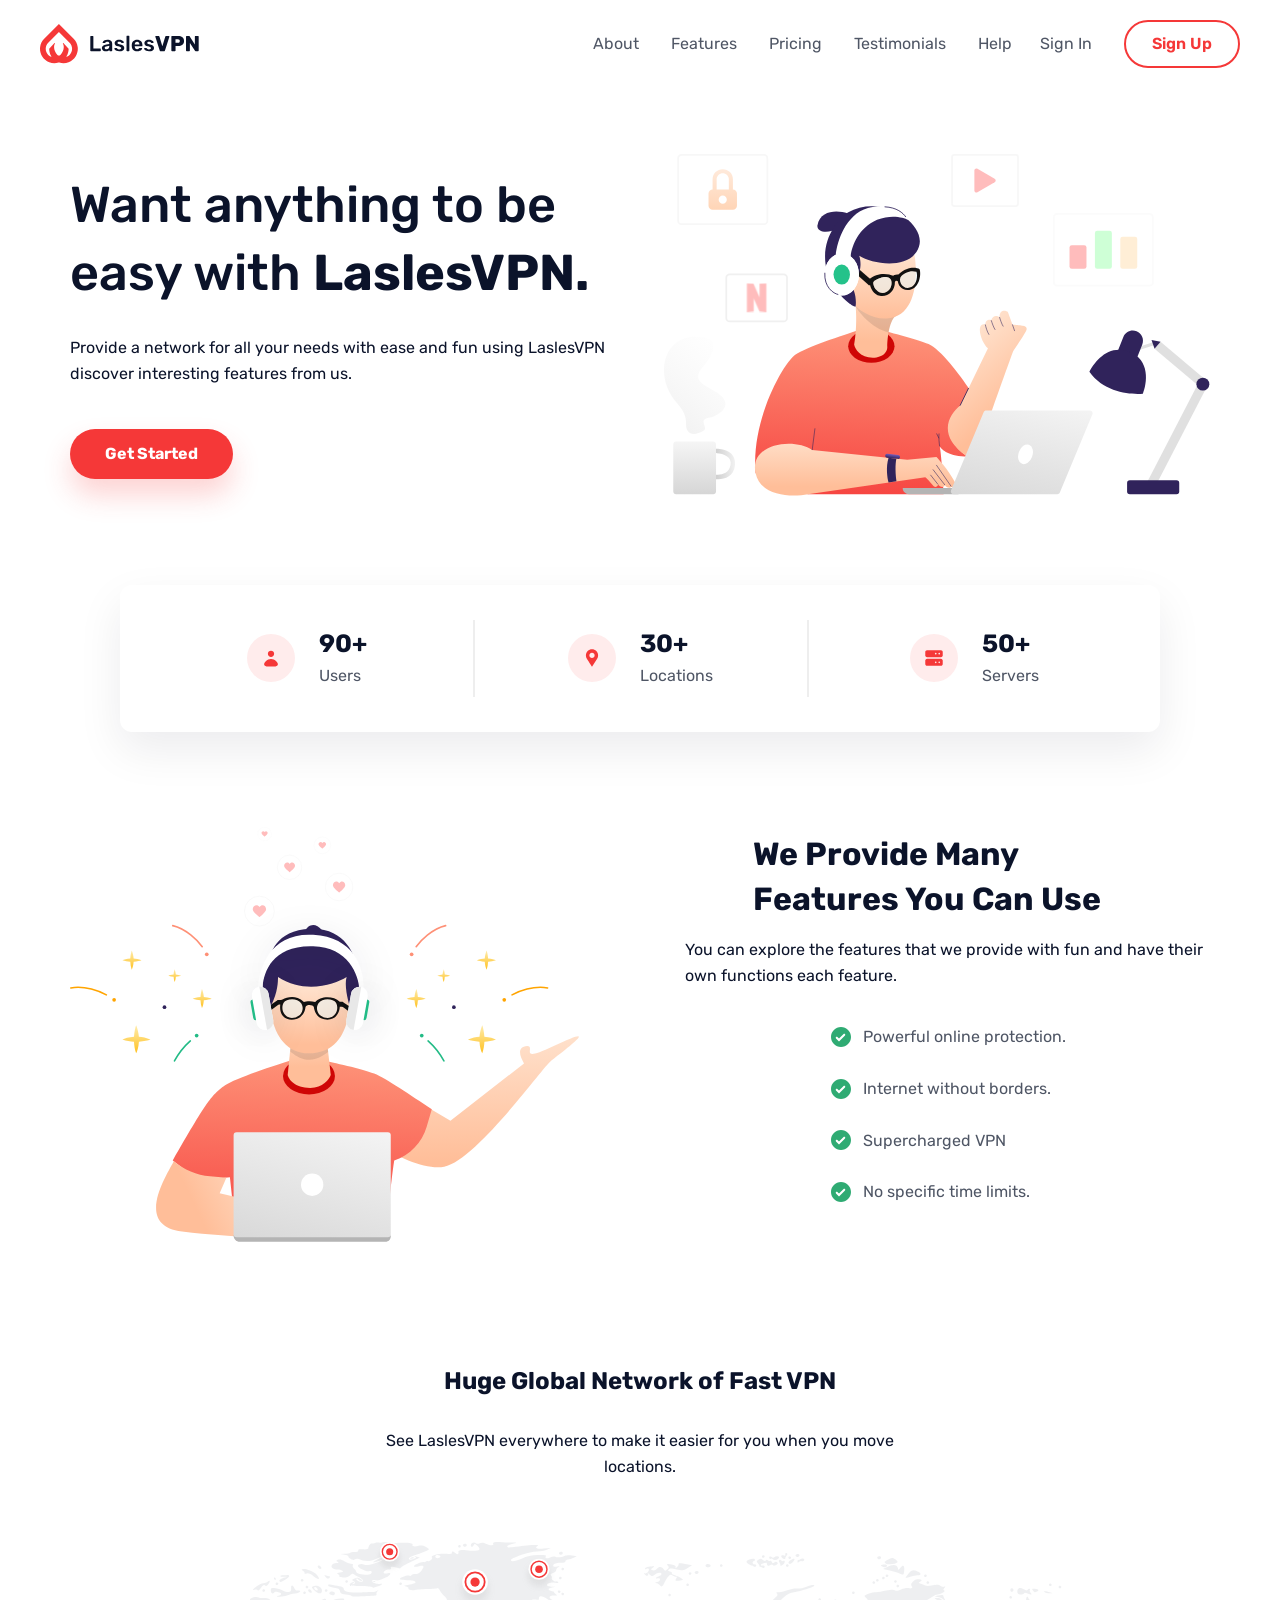
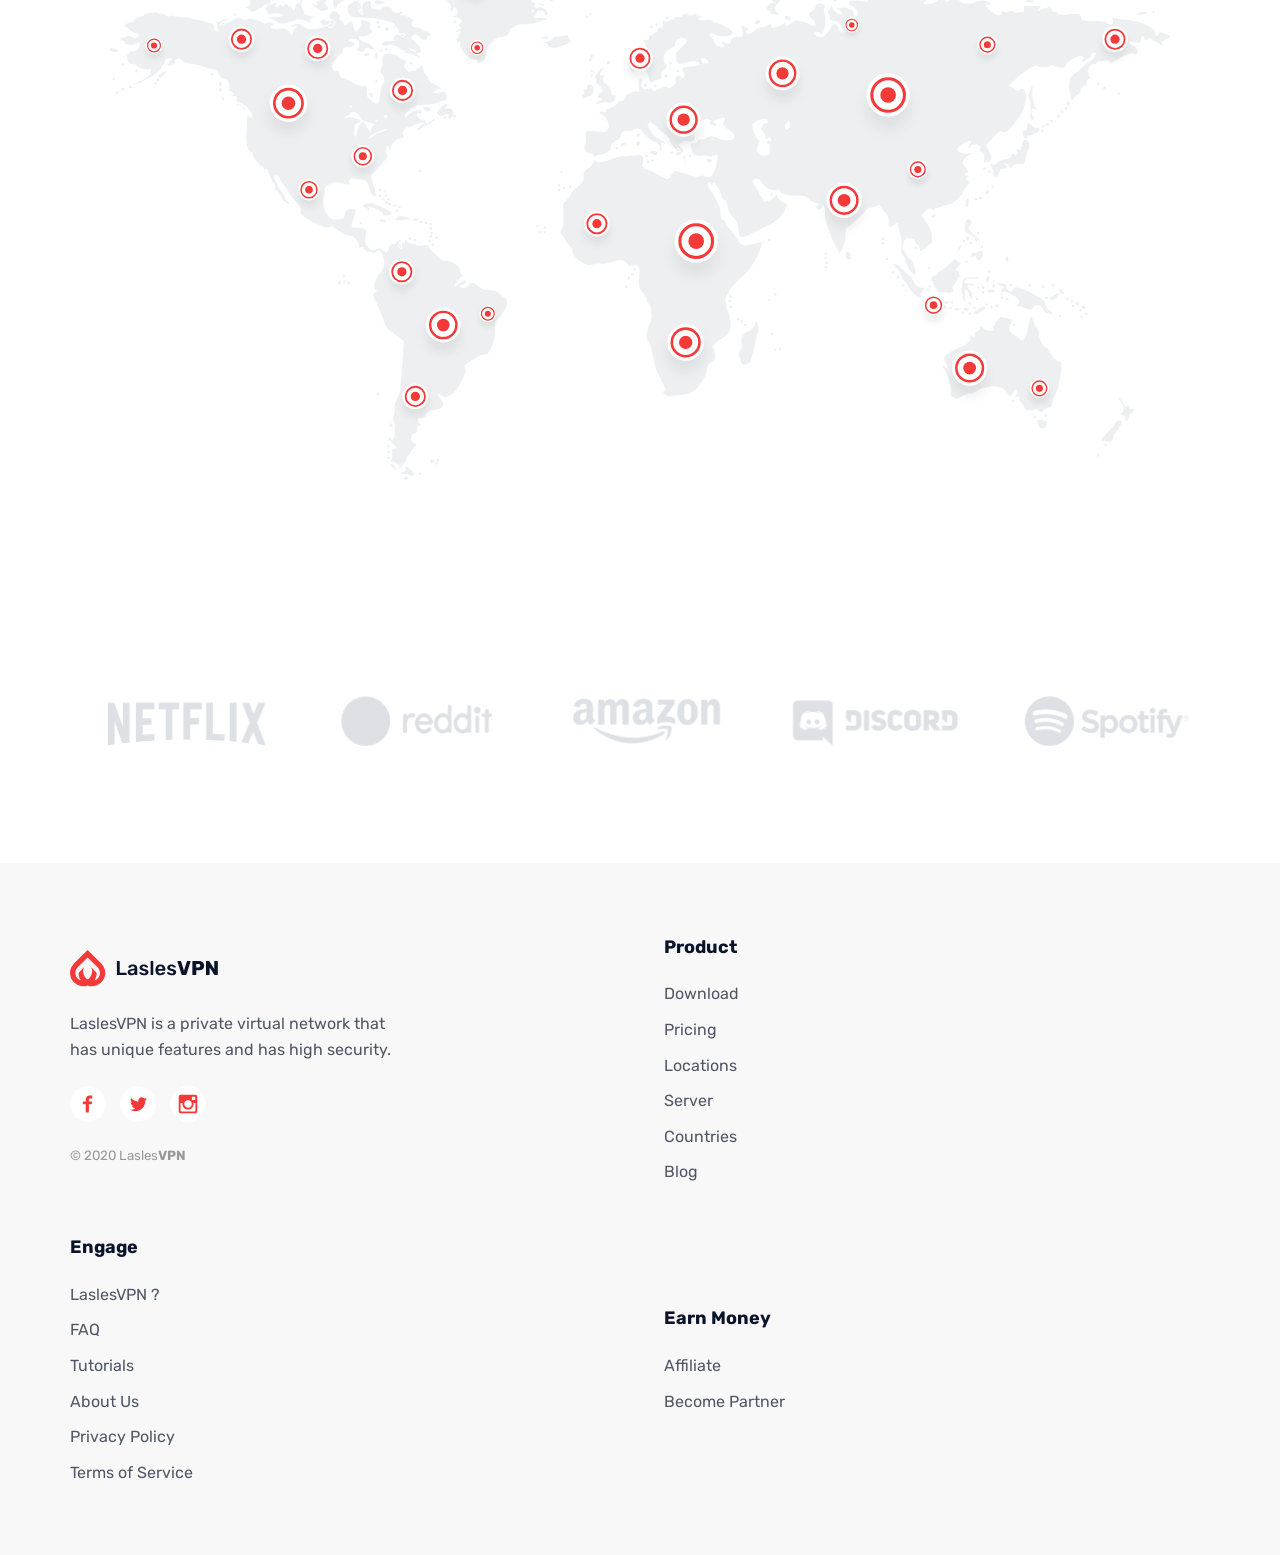
==== index.html @ acd6c8be "Finally done, and validated" ====
<!DOCTYPE html>
<html lang="en">

<head>
  <meta charset="UTF-8">
  <meta name="viewport" content="width=device-width, initial-scale=1.0">
  <title>Midterm Assignment</title>

  <link rel="preconnect" href="https://fonts.googleapis.com">
  <link rel="preconnect" href="https://fonts.gstatic.com" crossorigin>
  <link href="https://fonts.googleapis.com/css2?family=Open+Sans:ital,wght@0,300..800;1,300..800&family=Rubik:ital,wght@0,300..900;1,300..900&display=swap" rel="stylesheet">

  <link rel="stylesheet" href="styles/style.css">
</head>

<body>
  <nav class="navigation" aria-label="Main navigation">
    <div class="interno">
      <a class="logo" aria-current="page" href="#home" aria-label="LaslesVPN home">
        <img src="./images/Logo.svg" alt="LaslesVPN logo" height="40">
      </a>

      <div class="principal">
        <ul class="links" aria-label="Website pages">
          <li><a class="disabled" href="#">About</a></li>
          <li><a class="disabled" href="#">Features</a></li>
          <li><a href="./pricing.html">Pricing</a></li>
          <li><a href="./testimonials.html">Testimonials</a></li>
          <li><a class="disabled" href="#">Help</a></li>
        </ul>

        <ul class="account" aria-label="Account links">
          <li><a class="disabled" href="#">Sign In</a></li>
          <li><a class="signup disabled" href="#">Sign Up</a></li>
        </ul>
      </div>
    </div>
  </nav>

  <header class="cabeza" id="home">
    <div class="width layout">

      <div class="texto01">
        <h1>Want anything to be easy with <strong>LaslesVPN.</strong></h1>
        <p>Provide a network for all your needs with ease and fun using LaslesVPN discover interesting features from us.</p>
        <button class="start" type="button" aria-label="Get started with LaslesVPN">
          Get Started
        </button>
      </div>

      <div>
        <img src="./images/manwithlaptop.svg"
          alt="Illustration of a man using his computer">
      </div>
    </div>
  </header>

  <main>

    <section class="stats" aria-labelledby="stats-title">

      <ul class="numbers">
        <li class="number">
          <img src="./images/user.svg" alt="" aria-hidden="true">
          <div>
            <h2>90+</h2>
            <p>Users</p>
          </div>
        </li>

        <li class="number">
          <img src="./images/location.svg" alt="" aria-hidden="true">
          <div>
            <h2>30+</h2>
            <p>Locations</p>
          </div>
        </li>

        <li class="number">
          <img src="./images/Server.svg" alt="" aria-hidden="true">
          <div>
            <h2>50+</h2>
            <p>Servers</p>
          </div>
        </li>
      </ul>
    </section>

    <section class="features width" aria-labelledby="features-title">

      <div>
        <img src="./images/manfireworks.svg"
          alt="Illustration of a man using his computer with fireworks in the background">
      </div>

      <div class="copy">
        <h2 id="features-title">We Provide Many Features You Can Use</h2>

        <p>You can explore the features that we provide with fun and have their own functions each feature.</p>

        <ul class="items" aria-label="VPN features">
          <li>
            <img src="./images/check.svg" alt="" aria-hidden="true">
            Powerful online protection.
          </li>

          <li>
            <img src="./images/check.svg" alt="" aria-hidden="true">
            Internet without borders.
          </li>

          <li>
            <img src="./images/check.svg" alt="" aria-hidden="true">
            Supercharged VPN
          </li>

          <li>
            <img src="./images/check.svg" alt="" aria-hidden="true">
            No specific time limits.
          </li>
        </ul>
      </div>
    </section>

    <section class="network width" aria-labelledby="network-title">
      <div class="texto01">
        <h2 id="network-title">Huge Global Network of Fast VPN</h2>
        <p>See LaslesVPN everywhere to make it easier for you when you move locations.</p>
      </div>
            <div>
        <img src="./images/globe.svg" alt="Illustration of a globe representing a global VPN network">
      </div>
    </section>
        <div class="sponsors">
          <img src="./images/Sponsored.svg" alt="Different logos of different companies that use the service">
        </div>
  </main>


  <footer class="footer">
    <div class="width layout">
      <div class="about">
        <a href="#home" aria-label="LaslesVPN home">
          <img class="footlogo" src="./images/Logo.svg" alt="LaslesVPN logo">
        </a>

        <p>LaslesVPN is a private virtual network that has unique features and has high security.</p>

        <nav class="social" aria-label="Social media links">

          <a href="https://www.facebook.com/" aria-label="Facebook">
            <img src="./images/Facebook.svg" alt="" aria-hidden="true">
          </a>

          <a href="https://x.com/?lang=es" aria-label="Twitter">
            <img src="./images/Twitter.svg" alt="" aria-hidden="true">
          </a>

          <a href="https://www.instagram.com/" aria-label="Instagram">
            <img src="./images/Instagram.svg" alt="" aria-hidden="true">
          </a>

        </nav>

        <small>&copy; 2020 Lasles<strong>VPN</strong></small>

      </div>

      <div class="menu">
        <h2 id="product-title">Product</h2>

        <a class="disabled" href="#">Download</a>
        <a href="./pricing.html">Pricing</a>
        <a class="disabled" href="#">Locations</a>
        <a class="disabled" href="#">Server</a>
        <a class="disabled" href="#">Countries</a>
        <a class="disabled" href="#">Blog</a>
      </div>

      <div class="menu">
        <h2 id="engage-title">Engage</h2>

        <a class="disabled" href="#">LaslesVPN ?</a>
        <a class="disabled" href="#">FAQ</a>
        <a class="disabled" href="#">Tutorials</a>
        <a class="disabled" href="#">About Us</a>
        <a class="disabled" href="#">Privacy Policy</a>
        <a class="disabled" href="#">Terms of Service</a>
      </div>

      <div class="menu">
        <h2 id="money-title">Earn Money</h2>

        <a class="disabled" href="#">Affiliate</a>
        <a class="disabled" href="#">Become Partner</a>
      </div>
    </div>
  </footer>
</body>
</html>
---- styles/style.css ----
:root {
  --text: #0b132a;
  --muted: #4f5665;
  --accent: #f53838;
  --pale: #f8f8f8;
  --white: #fff;
  --content-width: 1140px;
}
html{
  scroll-behavior: smooth;
}
* {
  box-sizing: border-box;
}

body {
  margin: 0;
  color: var(--text);
  background: var(--white);
  font-family: "Rubik", "Open Sans", sans-serif;
  line-height: 1.6;
}

img {
  display: block;
  max-width: 100%;
}

a {
  color: inherit;
  text-decoration: none;
}

button {
  font: inherit;
}

.width {
  width: min(var(--content-width), calc(100% - 48px));
  margin-inline: auto;
}

/******************************
          Nav
******************************/

.navigation {
  position: relative;
  z-index: 5;
  background: var(--white);
}

.interno {
  width: min(1200px, calc(100% - 48px));
  min-height: 88px;
  margin: 0 auto;
  display: flex;
  align-items: center;
  justify-content: space-between;
}

.logo img {
  width: auto;
}

.principal {
  display: flex;
  align-items: center;
  justify-content: space-between;
  gap: 28px;
}

.links, .account {
  display: flex;
  align-items: center;
  gap: 32px;
  padding: 0;
  margin: 0;
  list-style: none;
}

.links {
  margin-inline: auto;
}

.links a, .account a {
  color: var(--muted);
  transition: color .2s ease;
}

.links a:hover, .account a:hover {
  color: var(--accent);
}

.disabled {
  cursor: not-allowed;
}

.signup {
  display: inline-block;
  padding: 9px 26px;
  border: 2px solid var(--accent);
  border-radius: 30px;
  color: var(--accent) !important;
  font-weight: 600;
}

/******************************
          cabeza
******************************/
.cabeza {
  padding: 66px 0 54px;
}

.layout {
  display: grid;
  grid-template-columns: 1fr 1fr;
  align-items: center;
  gap: 48px;
}

.texto01 h1 {
  max-width: 560px;
  margin: 0;
  font-size: clamp(2.25rem, 4vw, 3.15rem);
  line-height: 1.35;
  font-weight: 500;
}

.texto01 p {
  margin: 28px 0;
}

.start {
  padding: 14px 48px;
  border: 0;
  border-radius: 10px;
  background: var(--accent);
  color: var(--white);
  font-weight: 700;
  box-shadow: 0 16px 28px rgba(245, 56, 56, .22);
  cursor: pointer;
}

.start:hover {
  background: #dc2929;
  transform:scale(1.1);
  transition:.5s;
}

.picture img {
  width: 100%;
}

/******************************
          Estatistics
******************************/

.stats {
  width: min(1040px, calc(100% - 48px));
  margin: 35px auto 95px;
}

.numbers {
  display: grid;
  grid-template-columns: repeat(3, 1fr);
  padding: 35px 20px;
  margin: 0;
  list-style: none;
  border-radius: 12px;
  box-shadow: 0 18px 45px rgba(13, 16, 37, .08);
}

.number {
  display: flex;
  align-items: center;
  justify-content: center;
  gap: 24px;
  padding: 8px 20px;
}

.number + .number {
  border-left: 2px solid #eee;
}

.number img {
  width: 48px;
  height: 48px;
  object-fit: contain;
}

.number h2 {
  margin: 0;
  font-size: 25px;
  line-height: 1.3;
}

.number p {
  margin: 3px 0 0;
  color: var(--muted);
}

/******************************
          Features
******************************/

.features {
  display: grid;
  grid-template-columns: 1fr 1fr;
  align-items: center;
  gap: 90px;
  padding-bottom: 100px;
}

.features h2 {
  max-width: 390px;
  margin: 0;
  font-size: 2rem;
  line-height: 1.4;
}

.items {
  display: grid;
  gap: 14px;
  padding: 0;
  margin: 0;
  list-style: none;
  color: var(--muted);
}

.items li {
  display: flex;
  align-items: center;
  gap: 12px;
}

.items img {
  width: 24px;
  height: 24px;
}
/******************************
          Network
******************************/

.network {
  display: flex;
  flex-direction: column;
  align-items: center;
  text-align: center;
  gap: 35px;
  padding-bottom: 100px;
}

.network .texto01 {
  max-width: 550px;
}

.network .picture {
  width: 100%;
}

.network .picture img {
  width: 100%;
  max-width: 1000px;
  margin: 0 auto;
}

.sponsors {
  display: flex;
  justify-content: center;
  align-items: center;
  width: 100%;
  padding: 40px 0;
}

.sponsors img {
  width: 100%;
  max-width: 1100px;
  height: auto;
  margin: 0 auto;
}

/******************************
          plans
******************************/
.plans {
    width: 100%;
    max-width: 1200px;
    margin: 50px auto;
    padding: 40px;
    background-color: #fff;
    border-radius: 30px;
    box-sizing: border-box;
}

/* Plans layout */
.cards {
    display: grid;
    grid-template-columns: repeat(3, 1fr);
    gap: 25px;
    align-items: stretch;
}

/* Individual plan cards */
.card {
    display: flex;
    flex-direction: column;
    align-items: center;
    padding: 30px 20px;
    border: 2px solid #dddddd;
    border-radius: 20px;
    box-sizing: border-box;
    text-align: center;
}

/* Plan illustration */
.picture {
    width: 100%;
    max-width: 150px;
    height: auto;
    margin-bottom: 20px;
}

/* Plan content */
.copy {
    display: flex;
    flex-direction: column;
    align-items: center;
    width: 100%;
    flex: 1;
}

/* Features list */
.items {
    list-style: none;
    padding: 0;
    margin: 20px 0;
    text-align: left;
}

.items li {
    display: flex;
    align-items: center;
    gap: 10px;
    margin-bottom: 12px;
}

/* Price */
.price {
    margin-top: auto;
    font-size: 20px;
}

/* Select button */
.start {
    display: inline-block;
    padding: 12px 35px;
    border-radius: 30px;
    text-decoration: none;
    margin-top: 15px;
}

.reviews {
    width: 100%;
    overflow: hidden;
}

.slides {
    display: flex;
    gap: 30px;
    overflow-x: auto;
    scroll-snap-type: x mandatory;
    scroll-behavior: smooth;
    scrollbar-width: none;
    padding: 10px 5px 20px;
}

.slides::-webkit-scrollbar {
    display: none;
}

.review {
    flex: 0 0 calc(50% - 15px);
    min-width: 0;
    box-sizing: border-box;
    padding: 30px;
    border: 2px solid #DDDDDD;
    border-radius: 30px;
    scroll-snap-align: start;
    background: #fff;
}

.review.active {
    border-color: #F53838;
}

.person {
    display: flex;
    align-items: center;
    gap: 15px;
    margin-bottom: 20px;
}

.avatar {
    width: 50px;
    height: 50px;
    border-radius: 50%;
    object-fit: cover;
}

.details {
    flex: 1;
}

.details h2 {
    font-size: 18px;
    margin: 0 0 5px;
}

.details p {
    font-size: 14px;
    color: #4F5665;
    margin: 0;
}

.rating {
    display: flex;
    align-items: center;
    gap: 8px;
}

.rating p {
    margin: 0;
}

.rating img {
    width: 16px;
}

.message {
    font-size: 16px;
    line-height: 1.7;
    color: #0B132A;
    margin: 0;
}
/******************************
          Pie
******************************/

.footer {
  padding: 70px 0;
  background: var(--pale);
}

.about p {
  max-width: 330px;
  margin: 24px 0;
  color: var(--muted);
}

.footlogo {
  width: 150px;
}

.social {
  display: flex;
  gap: 14px;
  margin: 20px 0;
}

.social a {
  display: block;
  width: 36px;
  height: 36px;
}

.social img {
  width: 100%;
  height: 100%;
}

.about small {
  color: #999;
}

.menu {
  display: flex;
  flex-direction: column;
  align-items: flex-start;
  gap: 10px;
}

.menu h2 {
  margin: 0 0 10px;
  font-size: 18px;
}

.menu a {
  color: var(--muted);
}

.menu a:hover {
  color: var(--accent);
}

/******************************
          Media Querie
******************************/

@media (max-width: 900px) {
  nav{
		padding:10px;
	}	
	.logo{
		background-color:transparent;
	}
	.logo img{
		width:65px;
	}
	nav .navigation{
		display: flex;
		justify-content: center;
		align-items: center;
	}
	nav ul{
		display:flex;
		justify-content:space-around;
		margin-left:50px;
	}
	nav a{
		padding-left:30px;
		padding-right:30px;
	}

  .interno {
    padding: 15px;
  }

  .principal {
    gap: 25px;
  }

  .links, .account {
    gap: 15px;
  }

  .panel {
    gap: 18px;
  }

  .links,.account {
    gap: 18px;
  }

  .layout {
    gap: 28px;
  }

  .features {
    gap: 45px;
  }

  .footer .layout {
    grid-template-columns: 1.5fr 1fr 1fr;
  }

  .about {
    grid-column: 1 / -1;
  }

  .cards {
    grid-template-columns: repeat(2, 1fr);
  }
}

@media (max-width: 620px) {

  .width,.interno, .stats {
    width: min(100% - 36px, var(--content-width));
  }

  .hero {
    padding-top: 38px;
  }

  .layout, .features {
    grid-template-columns: 1fr;
  }

  .texto01 {
    text-align: center;
  }

  .texto01 h1 {
    font-size: 2.1rem;
  }

  .hero .picture {
    grid-row: 1;
  }

  .stats {
    margin: 25px auto 65px;
  }

  .numbers {
    grid-template-columns: 1fr;
    padding: 18px;
  }

  .number {
    justify-content: flex-start;
    padding: 18px 12px;
  }

  .number + .number {
    border-left: 0;
    border-top: 1px solid #eee;
  }

  .features {
    gap: 35px;
    padding-bottom: 65px;
  }

  .features h2 {
    font-size: 1.75rem;
  }

  .slides {
    gap: 15px;
     display: flex;
    gap: 26px;
    overflow-x: auto;
    scroll-behavior: smooth;
    scroll-snap-type: x mandatory;
    scrollbar-width: none;
    padding: 10px 5px 20px;
  }

  .review {
    flex: 0 0 100%;
    padding: 25px;
  }

  .footer .layout {
    grid-template-columns: 1fr 1fr;
    gap: 35px 22px;
  }

  .about {
    grid-column: 1 / -1;
  }
  
  .plans {
    padding: 20px;
    margin: 20px auto;
  }

  .cards {
    grid-template-columns: 1fr;
  }

  .card {
    width: 100%;
  }
}
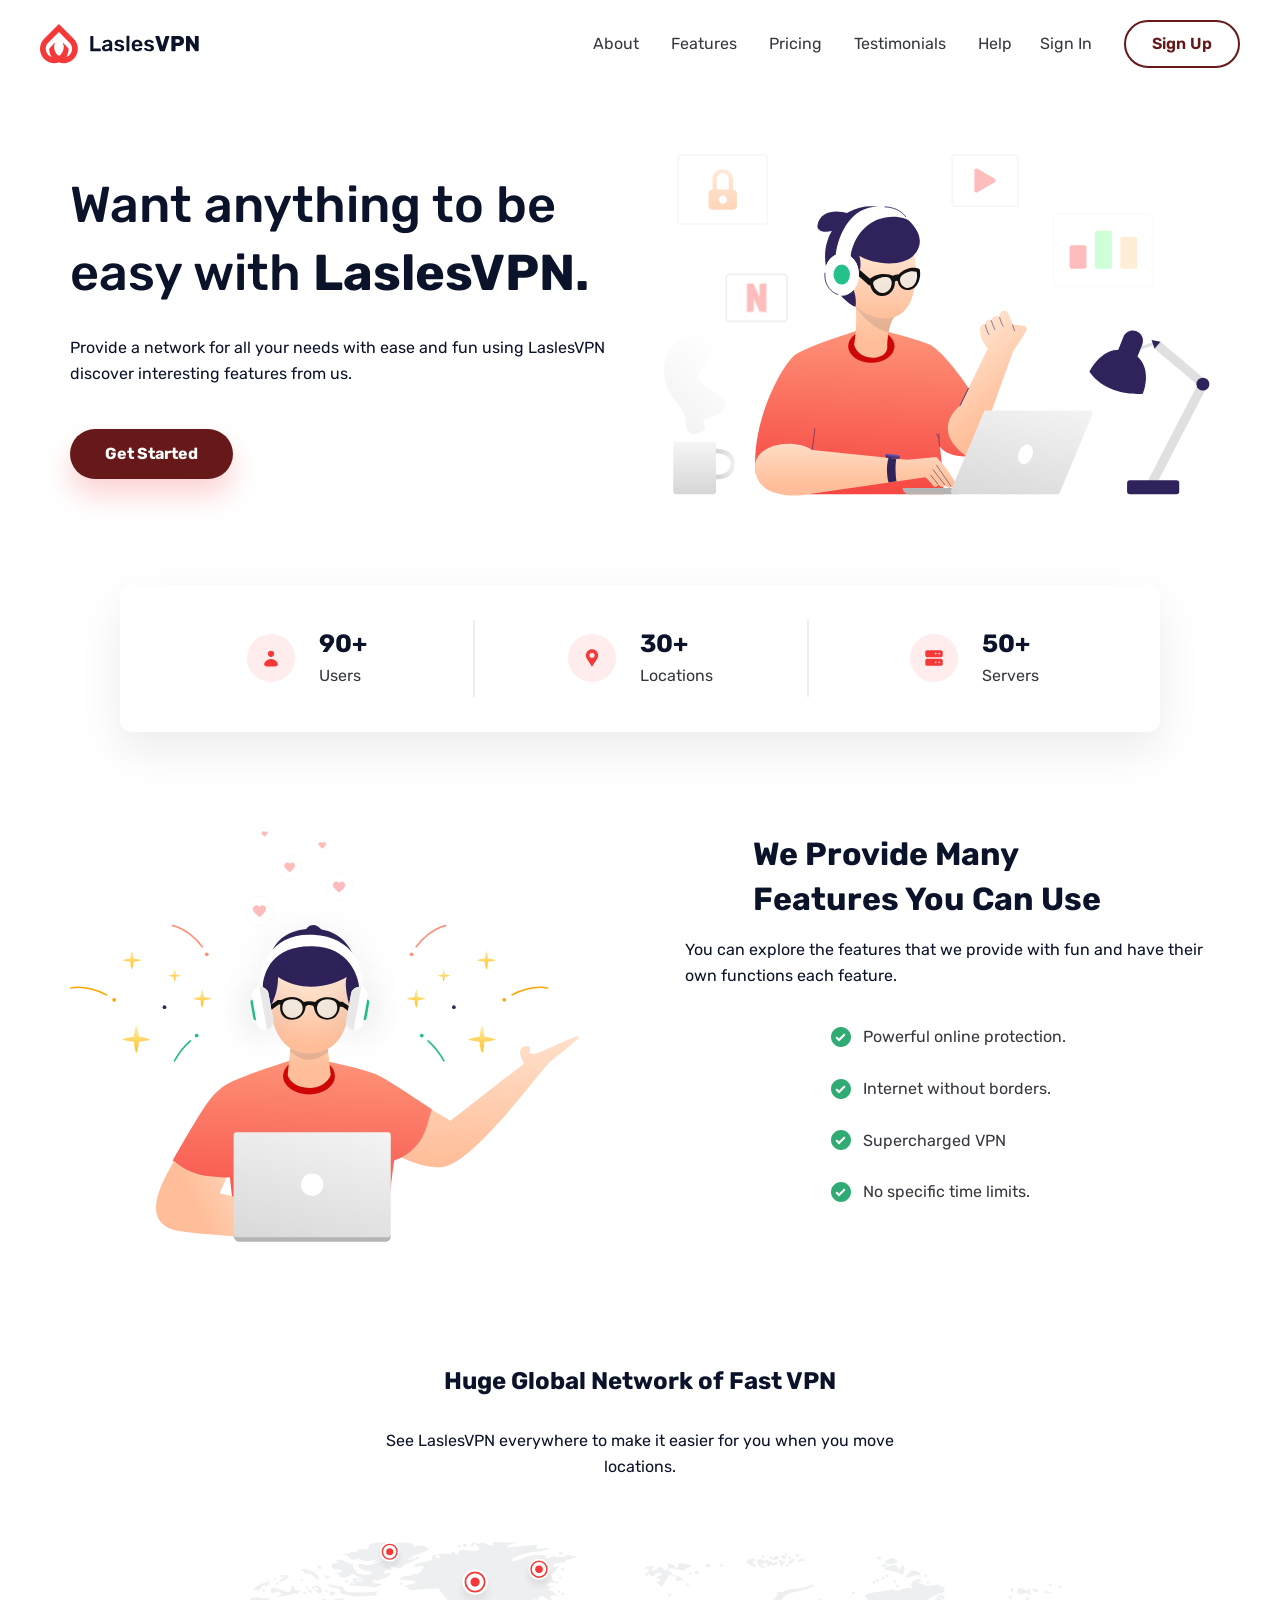
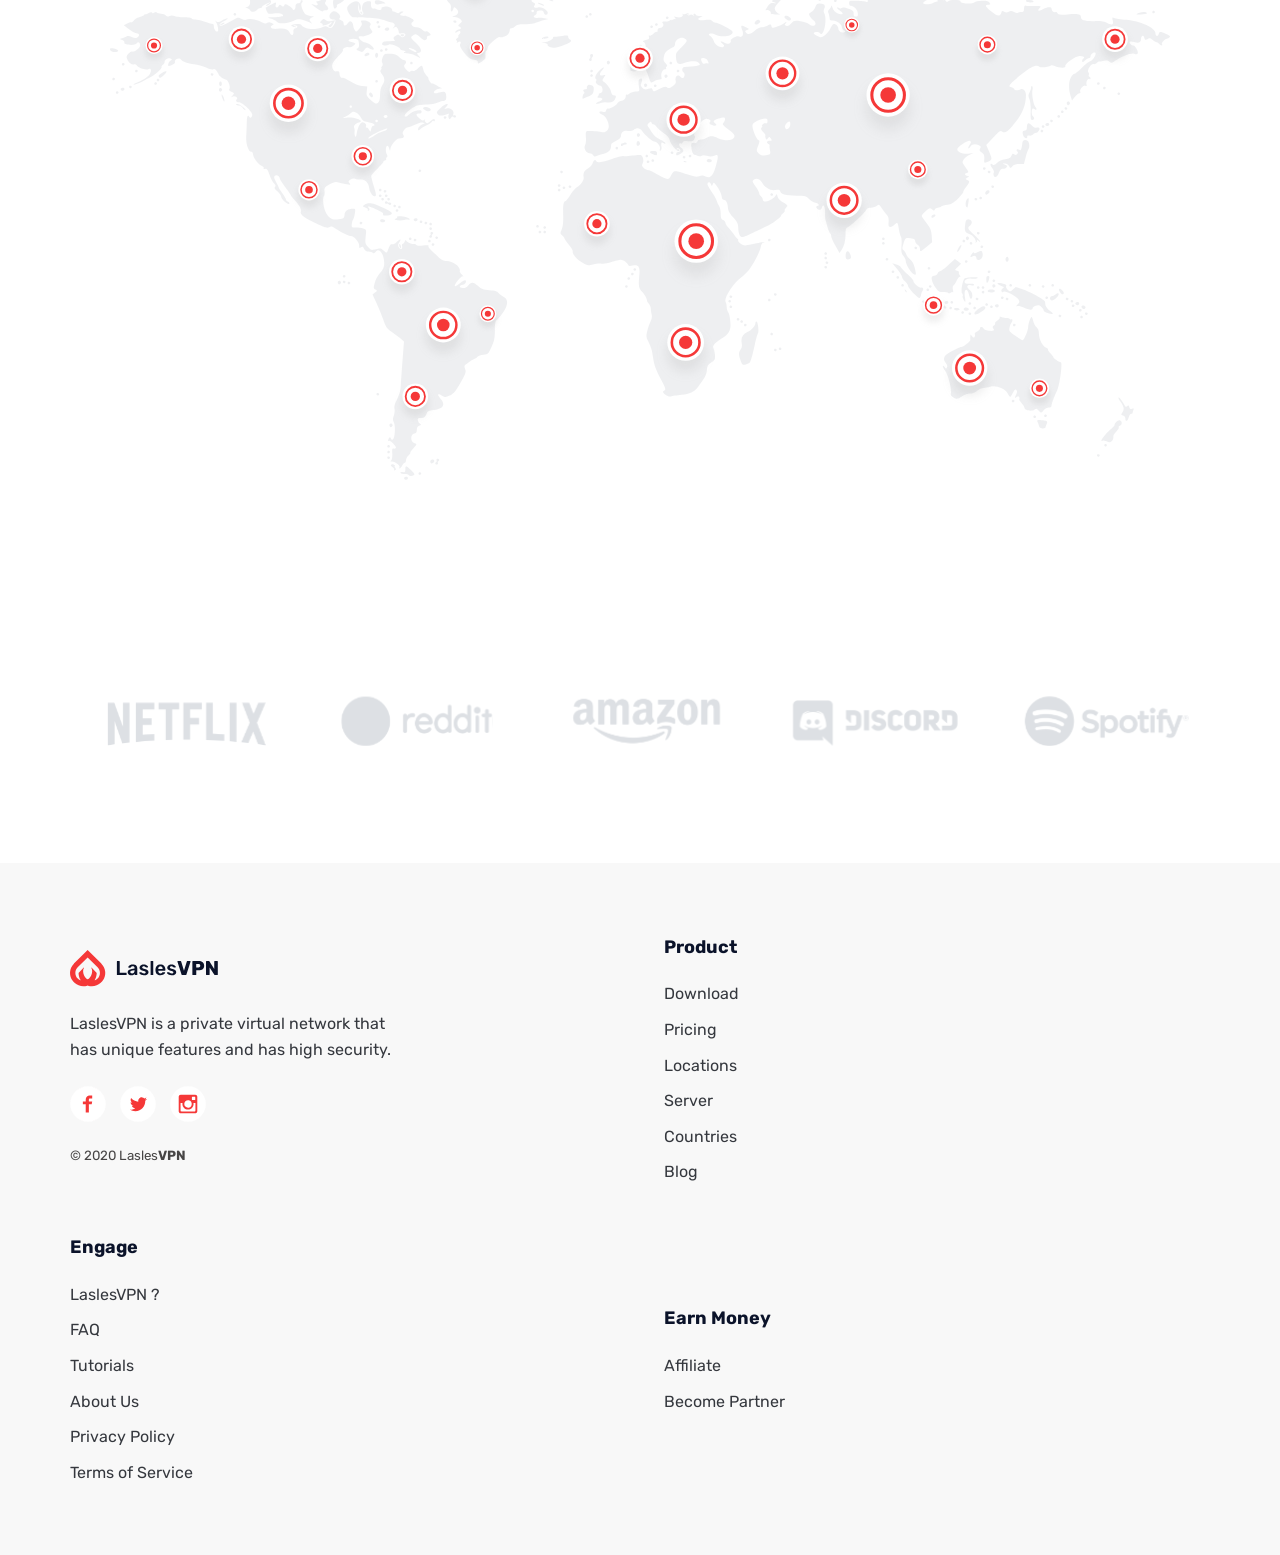
==== commit 74231741: "added more comments and a couple extra lines of code. also added the images of figma and a skip to m" ====
--- a/index.html
+++ b/index.html
@@ -5,30 +5,34 @@
   <meta charset="UTF-8">
   <meta name="viewport" content="width=device-width, initial-scale=1.0">
   <title>Midterm Assignment</title>
-
+<!--Links for the font-->
   <link rel="preconnect" href="https://fonts.googleapis.com">
   <link rel="preconnect" href="https://fonts.gstatic.com" crossorigin>
   <link href="https://fonts.googleapis.com/css2?family=Open+Sans:ital,wght@0,300..800;1,300..800&family=Rubik:ital,wght@0,300..900;1,300..900&display=swap" rel="stylesheet">
-
+  <!--My stylesheet, for my website to look beautiful-->
   <link rel="stylesheet" href="styles/style.css">
 </head>
-
+<!--I want to say I started this website only using bootstrap, after talking with a few of my classmates I heard that we werent allowed 
+to use bootstrap, so after fighting with bootstrap for almost a week and a half I went back to my basics. That is why the website might look
+a bit werid, at least the html formating-->
 <body>
+  <!--Navigation-->
   <nav class="navigation" aria-label="Main navigation">
     <div class="interno">
       <a class="logo" aria-current="page" href="#home" aria-label="LaslesVPN home">
         <img src="./images/Logo.svg" alt="LaslesVPN logo" height="40">
       </a>
-
+<!--My buttons for the navigation-->
       <div class="principal">
         <ul class="links" aria-label="Website pages">
           <li><a class="disabled" href="#">About</a></li>
           <li><a class="disabled" href="#">Features</a></li>
-          <li><a href="./pricing.html">Pricing</a></li>
-          <li><a href="./testimonials.html">Testimonials</a></li>
+          <li class="gordo"><a href="./pricing.html">Pricing</a></li>
+          <li class="gordo"><a href="./testimonials.html">Testimonials</a></li>
           <li><a class="disabled" href="#">Help</a></li>
         </ul>
-
+<!--The idea was to make the sign up buttons to be their own section so that when it came to organizing them, they would be in their own section...
+it did not went as planned-->
         <ul class="account" aria-label="Account links">
           <li><a class="disabled" href="#">Sign In</a></li>
           <li><a class="signup disabled" href="#">Sign Up</a></li>
@@ -36,10 +40,11 @@
       </div>
     </div>
   </nav>
-
+  <a href="#main-content" class="skip-link">Skip to main content</a>
+<!--header!!-->
   <header class="cabeza" id="home">
     <div class="width layout">
-
+<!--text begins with the copy-->
       <div class="texto01">
         <h1>Want anything to be easy with <strong>LaslesVPN.</strong></h1>
         <p>Provide a network for all your needs with ease and fun using LaslesVPN discover interesting features from us.</p>
@@ -47,18 +52,17 @@
           Get Started
         </button>
       </div>
-
+<!--Image-->
       <div>
-        <img src="./images/manwithlaptop.svg"
-          alt="Illustration of a man using his computer">
+        <img src="./images/manwithlaptop.svg" alt="Illustration of a man using his computer">
       </div>
     </div>
   </header>
 
-  <main>
-
-    <section class="stats" aria-labelledby="stats-title">
-
+  <main id="main-content">
+    
+<!--My small section of their services or their pressence-->
+    <section class="stats">
       <ul class="numbers">
         <li class="number">
           <img src="./images/user.svg" alt="" aria-hidden="true">
@@ -85,30 +89,25 @@
         </li>
       </ul>
     </section>
-
+<!--Second section of their features-->
     <section class="features width" aria-labelledby="features-title">
-
       <div>
         <img src="./images/manfireworks.svg"
           alt="Illustration of a man using his computer with fireworks in the background">
       </div>
-
+<!--The text and their checks-->
       <div class="copy">
         <h2 id="features-title">We Provide Many Features You Can Use</h2>
-
         <p>You can explore the features that we provide with fun and have their own functions each feature.</p>
-
         <ul class="items" aria-label="VPN features">
           <li>
             <img src="./images/check.svg" alt="" aria-hidden="true">
             Powerful online protection.
           </li>
-
           <li>
             <img src="./images/check.svg" alt="" aria-hidden="true">
             Internet without borders.
           </li>
-
           <li>
             <img src="./images/check.svg" alt="" aria-hidden="true">
             Supercharged VPN
@@ -121,7 +120,7 @@
         </ul>
       </div>
     </section>
-
+<!--globe section-->
     <section class="network width" aria-labelledby="network-title">
       <div class="texto01">
         <h2 id="network-title">Huge Global Network of Fast VPN</h2>
@@ -131,41 +130,43 @@
         <img src="./images/globe.svg" alt="Illustration of a globe representing a global VPN network">
       </div>
     </section>
+    <!--In here I had the idea of making each logo go brighter and a bit bigger, but when I started to look into the notepad info of the svg,
+    I realzied it was a lot and I did not have enough time to look into it and figure each secction out-->
         <div class="sponsors">
           <img src="./images/Sponsored.svg" alt="Different logos of different companies that use the service">
         </div>
   </main>
 
-
+<!--The footer, I think it might be because I got used to bootstrap and their settings, and I UNDERSTAND it is using the same principles as regular
+flex and grid, but I couldnt make it look like the example... I continue to work on it, but I thought it is best if I submit somethign, rather than submit
+nothing-->
   <footer class="footer">
     <div class="width layout">
       <div class="about">
         <a href="#home" aria-label="LaslesVPN home">
           <img class="footlogo" src="./images/Logo.svg" alt="LaslesVPN logo">
         </a>
-
         <p>LaslesVPN is a private virtual network that has unique features and has high security.</p>
-
+<!--I did the social media icons to have the links, I wanted to have more movement but the time stoped me from getting creative-->
         <nav class="social" aria-label="Social media links">
-
           <a href="https://www.facebook.com/" aria-label="Facebook">
             <img src="./images/Facebook.svg" alt="" aria-hidden="true">
           </a>
-
           <a href="https://x.com/?lang=es" aria-label="Twitter">
             <img src="./images/Twitter.svg" alt="" aria-hidden="true">
           </a>
-
           <a href="https://www.instagram.com/" aria-label="Instagram">
             <img src="./images/Instagram.svg" alt="" aria-hidden="true">
           </a>
 
         </nav>
-
+<!--I discover small by accident, I typed it in just playing around and it worked :D-->
         <small>&copy; 2020 Lasles<strong>VPN</strong></small>
 
       </div>
-
+<!--In my bootstrap version I had created each list in their own menu section, used bootstrap grid to make them all appear as closes as the reference.
+The only thing that I was missing was making the colour match the background. It was aroudn then that I decided to scratch everyhting and go back to the basics.
+I wanted to cut out time so I use a instead of ul/li-->
       <div class="menu">
         <h2 id="product-title">Product</h2>
 
--- a/styles/style.css
+++ b/styles/style.css
@@ -1,16 +1,30 @@
+/******************************
+          Basic Settings
+******************************/
+html{
+  scroll-behavior: smooth;
+}
+.skip-link {
+            background-color: black;
+            color:#ffffff;
+            padding: 8px 16px;
+            position: absolute;
+            top: -999px;
+            left: -999px;
+            z-index: 1000;
+        }
+
+        .skip-link:focus {
+            top:0;
+            left:0;
+        }
 :root {
   --text: #0b132a;
-  --muted: #4f5665;
-  --accent: #f53838;
+  --muted: #35383e;
+  --accent: #671818;
   --pale: #f8f8f8;
   --white: #fff;
   --content-width: 1140px;
-}
-html{
-  scroll-behavior: smooth;
-}
-* {
-  box-sizing: border-box;
 }
 
 body {
@@ -50,6 +64,10 @@
   background: var(--white);
 }
 
+.gordo:hover {
+  transform:scale(1.1);
+  transition:.5s;
+}
 .interno {
   width: min(1200px, calc(100% - 48px));
   min-height: 88px;
@@ -239,7 +257,7 @@
   height: 24px;
 }
 /******************************
-          Network
+          Network Section
 ******************************/
 
 .network {
@@ -281,7 +299,7 @@
 }
 
 /******************************
-          plans
+          Plans Page
 ******************************/
 .plans {
     width: 100%;
@@ -391,7 +409,7 @@
 }
 
 .review.active {
-    border-color: #F53838;
+    border-color: #9f1515;
 }
 
 .person {
@@ -444,7 +462,7 @@
     margin: 0;
 }
 /******************************
-          Pie
+          Pie de pagina
 ******************************/
 
 .footer {
@@ -480,7 +498,7 @@
 }
 
 .about small {
-  color: #999;
+  color: #474545;
 }
 
 .menu {
@@ -506,31 +524,48 @@
 /******************************
           Media Querie
 ******************************/
+/****************
+    Tablet
+*****************/
 
 @media (max-width: 900px) {
-  nav{
-		padding:10px;
-	}	
-	.logo{
-		background-color:transparent;
-	}
-	.logo img{
-		width:65px;
-	}
-	nav .navigation{
-		display: flex;
-		justify-content: center;
-		align-items: center;
-	}
-	nav ul{
-		display:flex;
-		justify-content:space-around;
-		margin-left:50px;
-	}
-	nav a{
-		padding-left:30px;
-		padding-right:30px;
-	}
+  nav {
+    padding: 10px;
+  }
+
+  nav .navigation {
+    display: flex;
+    flex-direction: column;
+    justify-content: center;
+    align-items: center;
+    gap: 15px;
+  }
+
+  .logo {
+    background-color: transparent;
+  }
+
+  .logo img {
+    width: 65px;
+  }
+
+  nav ul {
+    display: flex;
+    flex-direction: column;
+    align-items: center;
+    justify-content: center;
+    margin-left: 0;
+    padding: 0;
+    gap: 10px;
+  }
+
+  nav li {
+    list-style: none;
+  }
+
+  nav a {
+    padding: 10px 20px;
+  }
 
   .interno {
     padding: 15px;
@@ -541,17 +576,13 @@
   }
 
   .links, .account {
-    gap: 15px;
+    gap: 18px;
   }
 
   .panel {
     gap: 18px;
   }
 
-  .links,.account {
-    gap: 18px;
-  }
-
   .layout {
     gap: 28px;
   }
@@ -573,6 +604,9 @@
   }
 }
 
+/****************
+    Mobile
+*****************/
 @media (max-width: 620px) {
 
   .width,.interno, .stats {
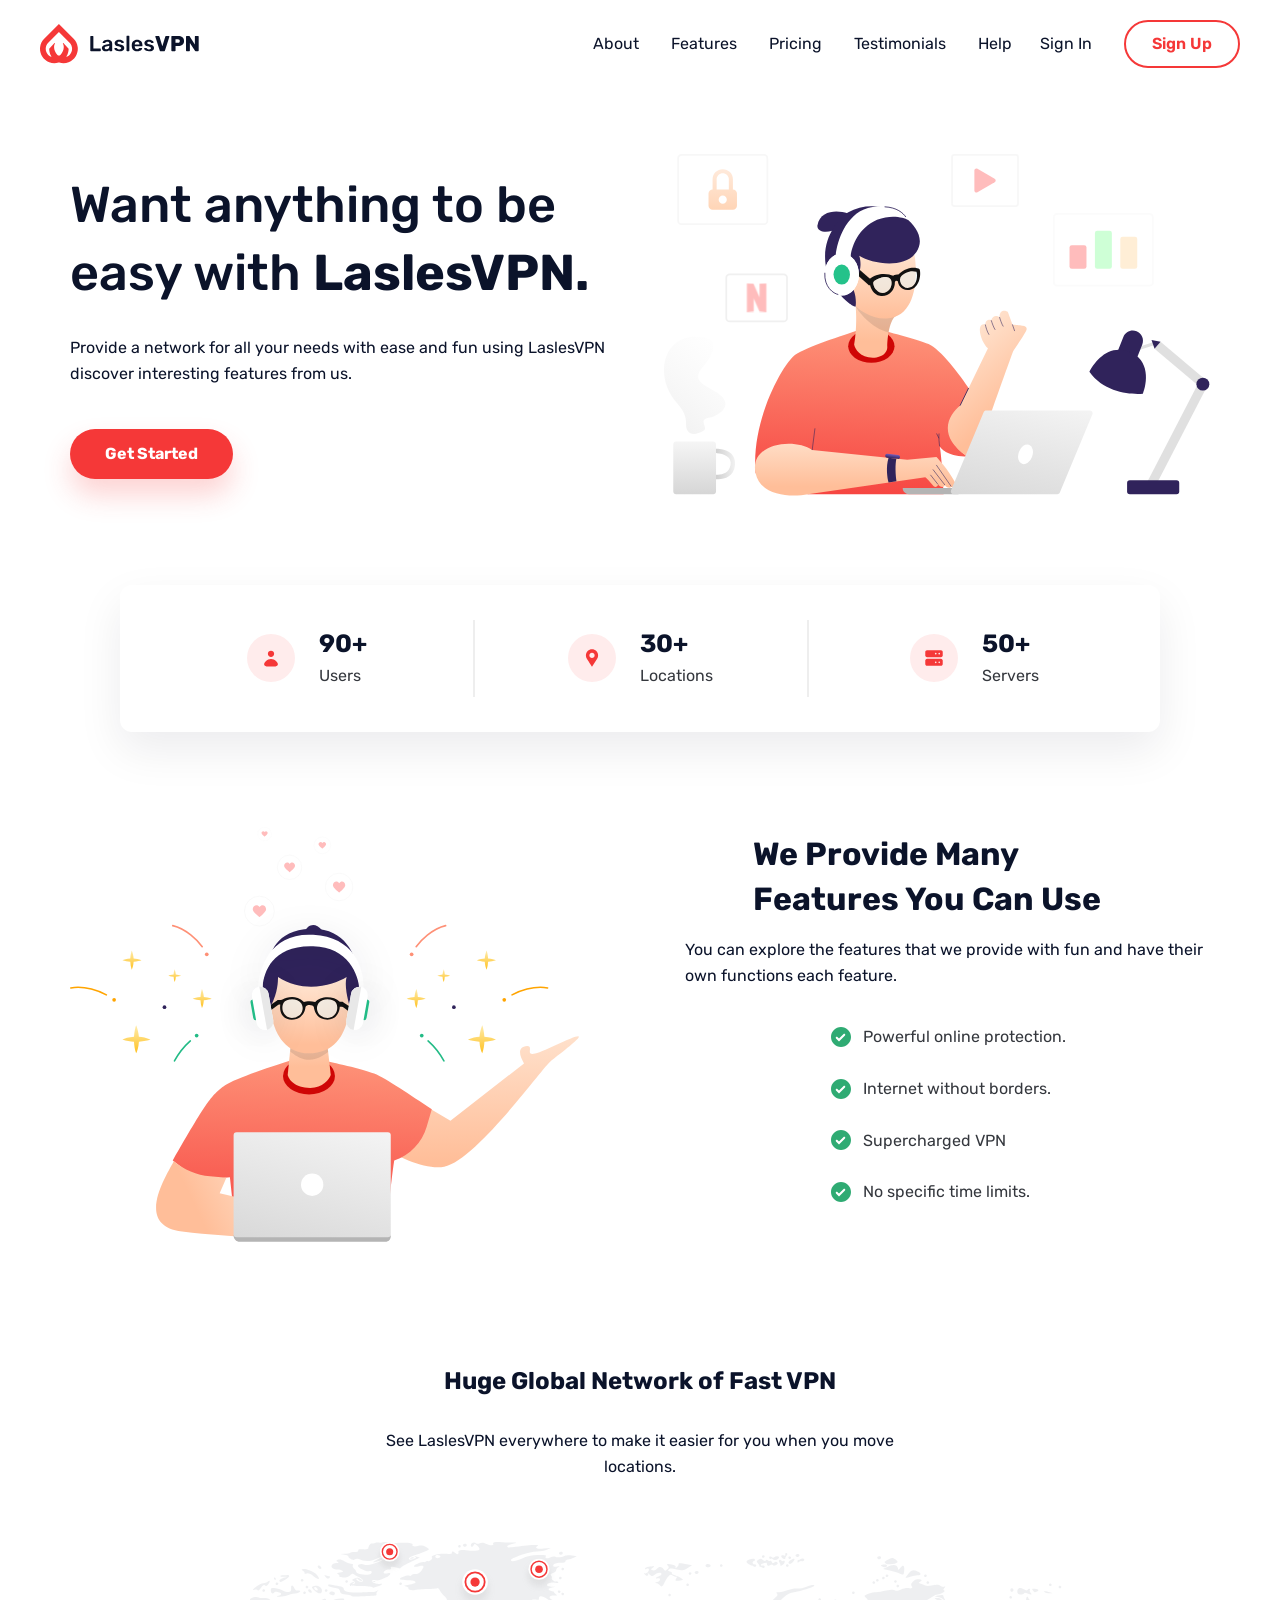
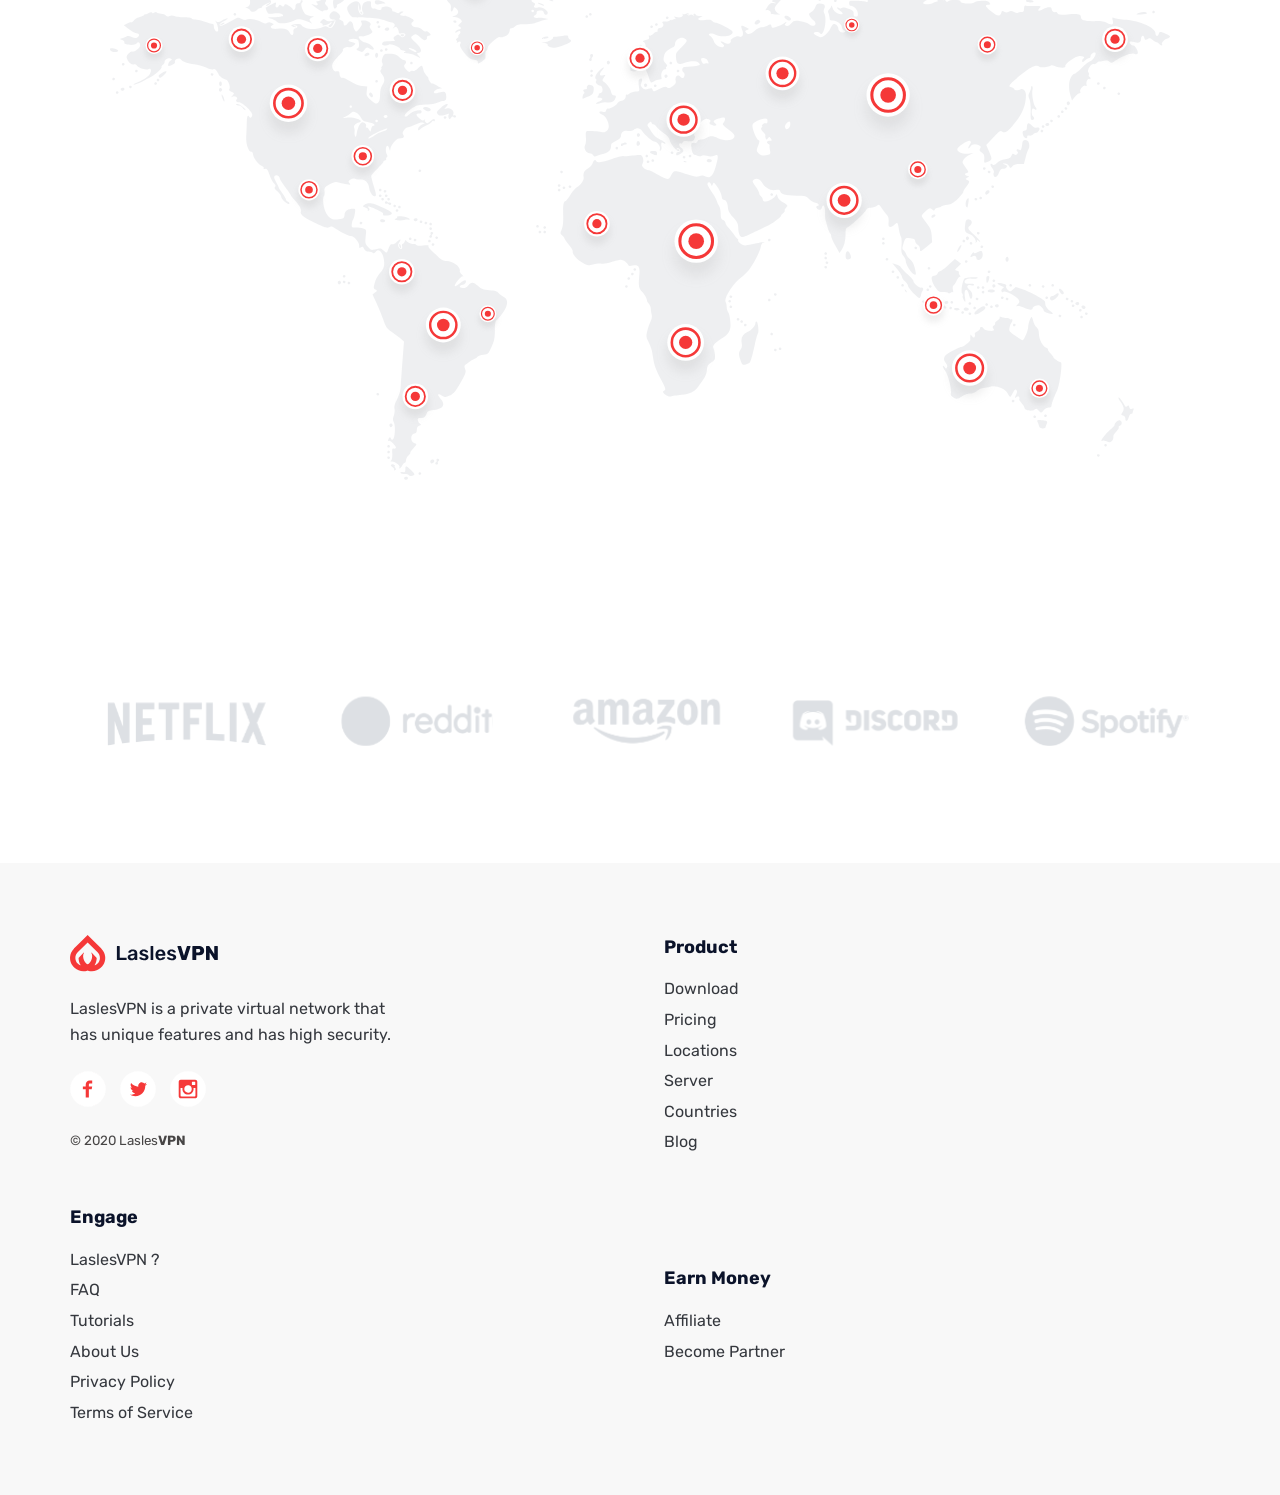
==== commit 1808952c: "final comments added" ====
--- a/index.html
+++ b/index.html
@@ -16,14 +16,22 @@
 to use bootstrap, so after fighting with bootstrap for almost a week and a half I went back to my basics. That is why the website might look
 a bit werid, at least the html formating-->
 <body>
-  <!--Navigation-->
+  <!--Navigation, using classes amaking it work for desktop. I did something and idk how I accomplish it but i made it so that when it reaches tablet and mobile the 
+  ul's are in a column rather than the entire navigation. I played with it in multiple occassions and I did not got it to do what I wanted it to do.
+  This does not mean that I do not know what is happening. The navigation got flex, and then the logo, the principal and account are in another box, this makes so that
+  when I tell them to change in css this are behaving in the way I want it to be but inside their own box.
+  
+  I can see it in my head how to fix but I think I got to the point in which i fear if I move anything else something else I change might be affected as well by my change-->
   <nav class="navigation" aria-label="Main navigation">
     <div class="interno">
+      <!--aria code-->
       <a class="logo" aria-current="page" href="#home" aria-label="LaslesVPN home">
+        <!--height of logo-->
         <img src="./images/Logo.svg" alt="LaslesVPN logo" height="40">
       </a>
 <!--My buttons for the navigation-->
       <div class="principal">
+        <!--navigation and its respective links to other pages-->
         <ul class="links" aria-label="Website pages">
           <li><a class="disabled" href="#">About</a></li>
           <li><a class="disabled" href="#">Features</a></li>
@@ -40,8 +48,10 @@
       </div>
     </div>
   </nav>
+  <!--I know this is a small landing page but I wanted to include the skip to main content button. I coppied it from a previous assignment ant it originally had tabindex:-1
+  however it was not showing when i pressed tab so I took that away and it seems to work just fine now-->
   <a href="#main-content" class="skip-link">Skip to main content</a>
-<!--header!!-->
+<!--header-->
   <header class="cabeza" id="home">
     <div class="width layout">
 <!--text begins with the copy-->
@@ -59,8 +69,8 @@
     </div>
   </header>
 
+  <!--id added for the tab button-->
   <main id="main-content">
-    
 <!--My small section of their services or their pressence-->
     <section class="stats">
       <ul class="numbers">
@@ -191,7 +201,6 @@
 
       <div class="menu">
         <h2 id="money-title">Earn Money</h2>
-
         <a class="disabled" href="#">Affiliate</a>
         <a class="disabled" href="#">Become Partner</a>
       </div>
--- a/styles/style.css
+++ b/styles/style.css
@@ -1,40 +1,44 @@
 /******************************
           Basic Settings
 ******************************/
+/*css for basic html*/
 html{
   scroll-behavior: smooth;
 }
+/*skips to main content*/
 .skip-link {
-            background-color: black;
-            color:#ffffff;
-            padding: 8px 16px;
-            position: absolute;
-            top: -999px;
-            left: -999px;
-            z-index: 1000;
-        }
-
-        .skip-link:focus {
-            top:0;
-            left:0;
-        }
+  background-color: #F53838;
+  color:black;
+  padding: 8px 16px;
+  position: absolute;
+  top: -999px;
+  left: -999px;
+  z-index: 1000;
+}
+/*Where skip appears*/
+.skip-link:focus {
+  top:0;
+  left:0;
+}
+/*colour pallete for the website, a friend told me this could make my life easier*/
 :root {
   --text: #0b132a;
   --muted: #35383e;
-  --accent: #671818;
+  --accent: #F53838;
   --pale: #f8f8f8;
   --white: #fff;
   --content-width: 1140px;
 }
-
+/*typography and how it aligns in website within its box*/
 body {
   margin: 0;
+  /*var helps select the pallet colours*/
   color: var(--text);
   background: var(--white);
   font-family: "Rubik", "Open Sans", sans-serif;
   line-height: 1.6;
 }
-
+/*how images extends*/
 img {
   display: block;
   max-width: 100%;
@@ -44,11 +48,12 @@
   color: inherit;
   text-decoration: none;
 }
-
+/*button colours*/
 button {
   font: inherit;
 }
-
+/*organization within margin, we learned this in first semester and a friend helped me use the calc, instead of using specific measurements. I understand that from 
+100% it takes off 48 px*/
 .width {
   width: min(var(--content-width), calc(100% - 48px));
   margin-inline: auto;
@@ -57,18 +62,20 @@
 /******************************
           Nav
 ******************************/
-
+/*nav background and its orientation*/
 .navigation {
   position: relative;
   z-index: 5;
   background: var(--white);
 }
-
+/*animation for navigation, makes the colour change to, that second one was a happy accident*/
 .gordo:hover {
   transform:scale(1.1);
   transition:.5s;
 }
+/*guts of the bar, how it is organized within that box*/
 .interno {
+  /*media querie but outside of using media querie*/
   width: min(1200px, calc(100% - 48px));
   min-height: 88px;
   margin: 0 auto;
@@ -76,18 +83,18 @@
   align-items: center;
   justify-content: space-between;
 }
-
+/*the behaviour of the logo*/
 .logo img {
   width: auto;
 }
-
-.principal {
+/*the navigation links that are supposed to be in the center, of the nav bar overall, instead they are just in the center of their own box*/
+/*added nav didnt help in anything*/.principal {
   display: flex;
   align-items: center;
   justify-content: space-between;
   gap: 28px;
 }
-
+/*the sign up and sign in box organiztion*/
 .links, .account {
   display: flex;
   align-items: center;
@@ -102,23 +109,20 @@
 }
 
 .links a, .account a {
-  color: var(--muted);
   transition: color .2s ease;
 }
-
-.links a:hover, .account a:hover {
-  color: var(--accent);
-}
-
+/*makes it so that user can't click the link, i was using bootstrap at first and i had it so that professor could clikc the buttons that take you to specific location
+but since we are not allowed to used bootstrap, i search how to accomplish the samething using css*/
 .disabled {
   cursor: not-allowed;
 }
-
+/*sign up button length, colour and border*/
 .signup {
   display: inline-block;
   padding: 9px 26px;
   border: 2px solid var(--accent);
   border-radius: 30px;
+  /*forces colour*/
   color: var(--accent) !important;
   font-weight: 600;
 }
@@ -126,17 +130,18 @@
 /******************************
           cabeza
 ******************************/
+/*landing page header*/
 .cabeza {
   padding: 66px 0 54px;
 }
-
+/*grid for 2 columns*/
 .layout {
   display: grid;
   grid-template-columns: 1fr 1fr;
   align-items: center;
   gap: 48px;
 }
-
+/*font organizes automatically*/
 .texto01 h1 {
   max-width: 560px;
   margin: 0;
@@ -148,7 +153,7 @@
 .texto01 p {
   margin: 28px 0;
 }
-
+/*button shadows and how it interacts */
 .start {
   padding: 14px 48px;
   border: 0;
@@ -159,13 +164,13 @@
   box-shadow: 0 16px 28px rgba(245, 56, 56, .22);
   cursor: pointer;
 }
-
+/*hover state*/
 .start:hover {
   background: #dc2929;
   transform:scale(1.1);
   transition:.5s;
 }
-
+/*boxes for pricing*/
 .picture img {
   width: 100%;
 }
@@ -173,12 +178,12 @@
 /******************************
           Estatistics
 ******************************/
-
+/*media querie outside of media querie*/
 .stats {
   width: min(1040px, calc(100% - 48px));
   margin: 35px auto 95px;
 }
-
+/*grid, columsn and numbers for the numbers in landing page*/
 .numbers {
   display: grid;
   grid-template-columns: repeat(3, 1fr);
@@ -188,7 +193,7 @@
   border-radius: 12px;
   box-shadow: 0 18px 45px rgba(13, 16, 37, .08);
 }
-
+/*helps organize the text within the box*/
 .number {
   display: flex;
   align-items: center;
@@ -196,11 +201,11 @@
   gap: 24px;
   padding: 8px 20px;
 }
-
+/*line in between*/
 .number + .number {
   border-left: 2px solid #eee;
 }
-
+/*image*/
 .number img {
   width: 48px;
   height: 48px;
@@ -212,7 +217,7 @@
   font-size: 25px;
   line-height: 1.3;
 }
-
+/*colour*/
 .number p {
   margin: 3px 0 0;
   color: var(--muted);
@@ -221,7 +226,7 @@
 /******************************
           Features
 ******************************/
-
+/*landing page section of features, organized in two columns*/
 .features {
   display: grid;
   grid-template-columns: 1fr 1fr;
@@ -229,14 +234,14 @@
   gap: 90px;
   padding-bottom: 100px;
 }
-
+/*title*/
 .features h2 {
   max-width: 390px;
   margin: 0;
   font-size: 2rem;
   line-height: 1.4;
 }
-
+/*items organization*/
 .items {
   display: grid;
   gap: 14px;
@@ -259,7 +264,7 @@
 /******************************
           Network Section
 ******************************/
-
+/*globe section makes everything into one column*/
 .network {
   display: flex;
   flex-direction: column;
@@ -282,7 +287,8 @@
   max-width: 1000px;
   margin: 0 auto;
 }
-
+/*sponsor section, I had the great idea of animation sponsor and its colours, but due to time i was not able to do so. I looked on the svg file to rename and animate, but it
+was a lot of work and got overwhelmed*/
 .sponsors {
   display: flex;
   justify-content: center;
@@ -301,6 +307,7 @@
 /******************************
           Plans Page
 ******************************/
+/*plans section orgnized adn centered*/
 .plans {
     width: 100%;
     max-width: 1200px;
@@ -311,7 +318,7 @@
     box-sizing: border-box;
 }
 
-/* Plans layout */
+/* Plans layout with 3 columns and stretch as much as it wants*/
 .cards {
     display: grid;
     grid-template-columns: repeat(3, 1fr);
@@ -319,7 +326,7 @@
     align-items: stretch;
 }
 
-/* Individual plan cards */
+/* specific card organization with its flex for it to be all in one column */
 .card {
     display: flex;
     flex-direction: column;
@@ -331,7 +338,7 @@
     text-align: center;
 }
 
-/* Plan illustration */
+/* box settings */
 .picture {
     width: 100%;
     max-width: 150px;
@@ -339,7 +346,7 @@
     margin-bottom: 20px;
 }
 
-/* Plan content */
+/* text organization */
 .copy {
     display: flex;
     flex-direction: column;
@@ -348,7 +355,7 @@
     flex: 1;
 }
 
-/* Features list */
+/*organizes the boxes*/
 .items {
     list-style: none;
     padding: 0;
@@ -363,13 +370,12 @@
     margin-bottom: 12px;
 }
 
-/* Price */
 .price {
     margin-top: auto;
     font-size: 20px;
 }
 
-/* Select button */
+/* size and style of button in full red */
 .start {
     display: inline-block;
     padding: 12px 35px;
@@ -377,26 +383,12 @@
     text-decoration: none;
     margin-top: 15px;
 }
-
-.reviews {
+/*center adn tiny box*/
+.review {
     width: 100%;
-    overflow: hidden;
-}
-
-.slides {
-    display: flex;
-    gap: 30px;
-    overflow-x: auto;
-    scroll-snap-type: x mandatory;
-    scroll-behavior: smooth;
-    scrollbar-width: none;
-    padding: 10px 5px 20px;
-}
-
-.slides::-webkit-scrollbar {
-    display: none;
-}
-
+
+}
+/*overall organziation of its insides*/
 .review {
     flex: 0 0 calc(50% - 15px);
     min-width: 0;
@@ -407,25 +399,21 @@
     scroll-snap-align: start;
     background: #fff;
 }
-
-.review.active {
-    border-color: #9f1515;
-}
-
+/*information about the comment*/
 .person {
     display: flex;
     align-items: center;
     gap: 15px;
     margin-bottom: 20px;
 }
-
+/*img style of review*/
 .avatar {
     width: 50px;
     height: 50px;
     border-radius: 50%;
     object-fit: cover;
 }
-
+/*organization and styiling of text, where it will appear*/
 .details {
     flex: 1;
 }
@@ -440,7 +428,7 @@
     color: #4F5665;
     margin: 0;
 }
-
+/*star interaction*/
 .rating {
     display: flex;
     align-items: center;
@@ -464,6 +452,7 @@
 /******************************
           Pie de pagina
 ******************************/
+/*footer organization*/
 
 .footer {
   padding: 70px 0;
@@ -479,7 +468,7 @@
 .footlogo {
   width: 150px;
 }
-
+/*social media behaviour*/
 .social {
   display: flex;
   gap: 14px;
@@ -496,27 +485,27 @@
   width: 100%;
   height: 100%;
 }
-
+/*watermark and copy authority*/
 .about small {
   color: #474545;
 }
-
+/*menu styling for all menus at the footer*/
 .menu {
   display: flex;
   flex-direction: column;
   align-items: flex-start;
-  gap: 10px;
+  gap: 5px;
 }
 
 .menu h2 {
   margin: 0 0 10px;
   font-size: 18px;
 }
-
+/*colour of a*/
 .menu a {
   color: var(--muted);
 }
-
+/*colour of hover*/
 .menu a:hover {
   color: var(--accent);
 }
@@ -532,8 +521,8 @@
   nav {
     padding: 10px;
   }
-
-  nav .navigation {
+/*how nav will look for tablet*/
+  nav {
     display: flex;
     flex-direction: column;
     justify-content: center;
@@ -559,10 +548,6 @@
     gap: 10px;
   }
 
-  nav li {
-    list-style: none;
-  }
-
   nav a {
     padding: 10px 20px;
   }
@@ -607,8 +592,8 @@
 /****************
     Mobile
 *****************/
-@media (max-width: 620px) {
-
+/*styling of mobile */
+@media (max-width: 900px) {
   .width,.interno, .stats {
     width: min(100% - 36px, var(--content-width));
   }
